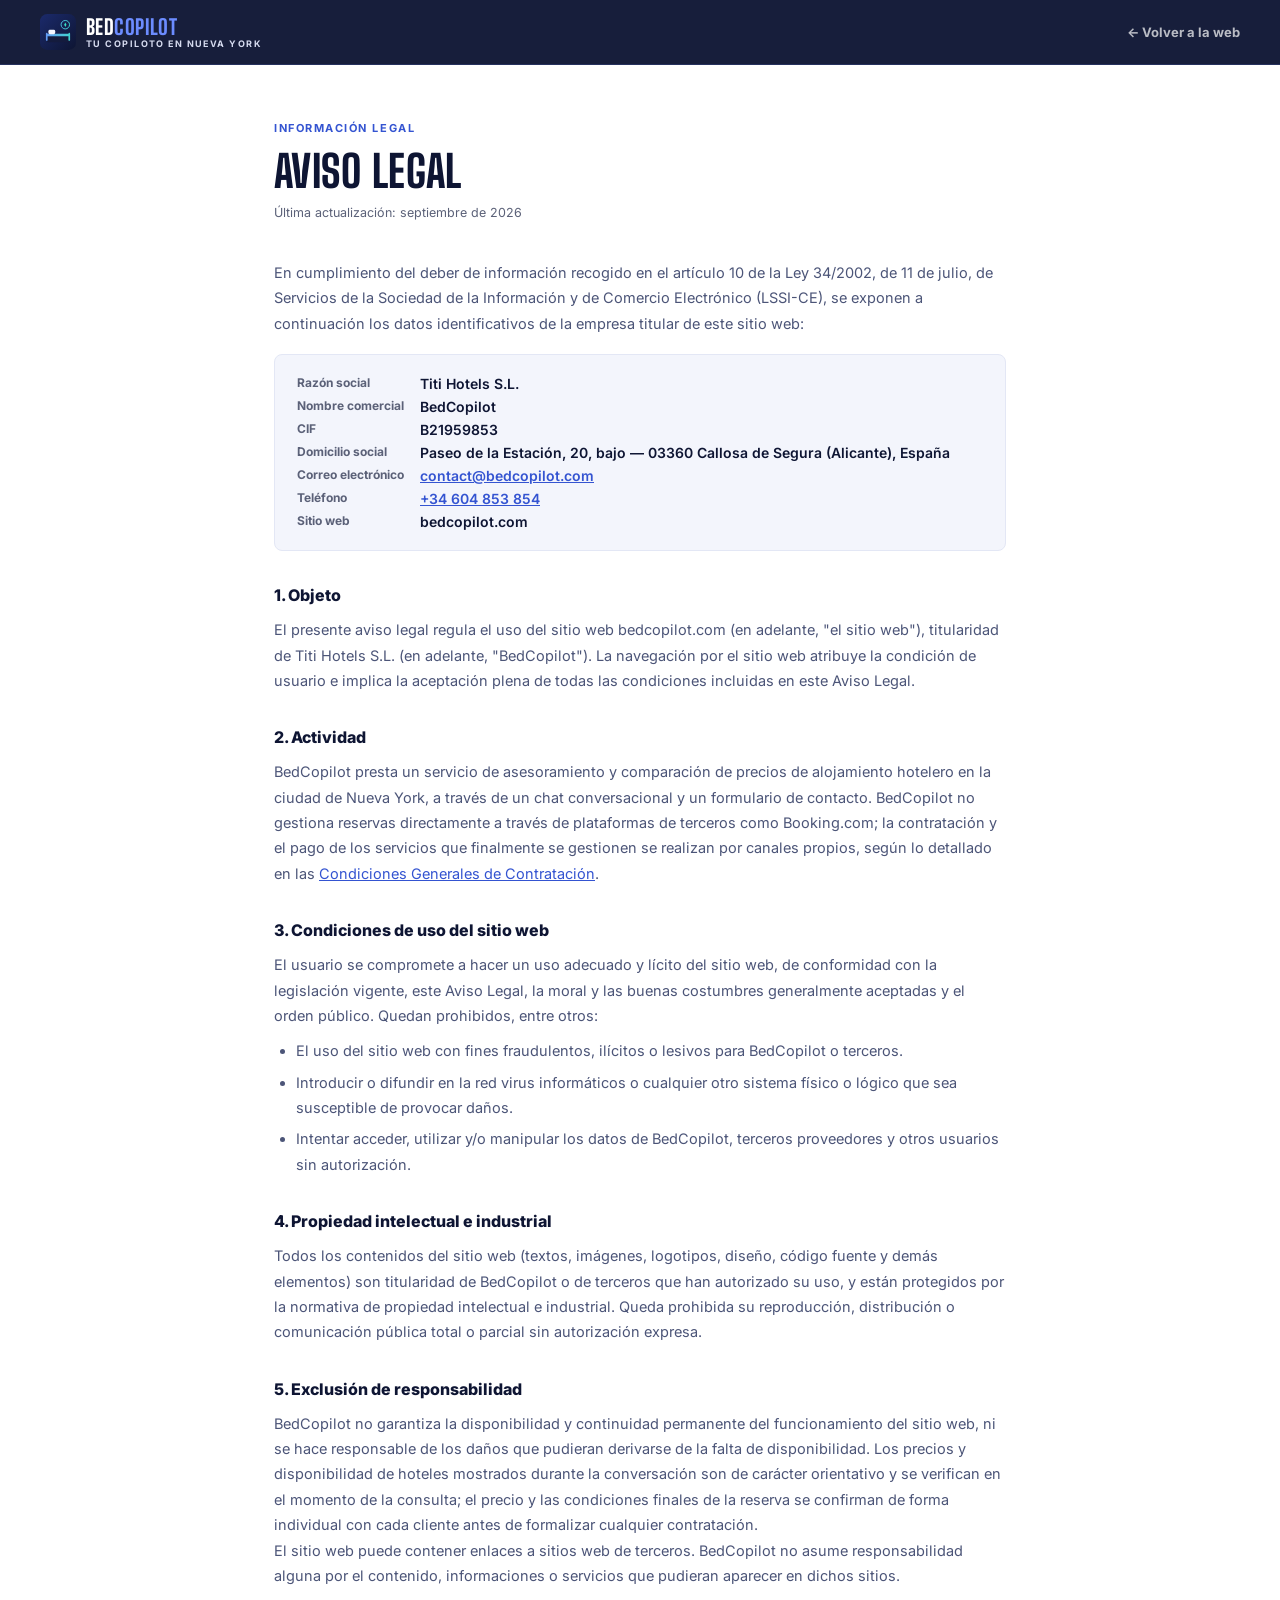
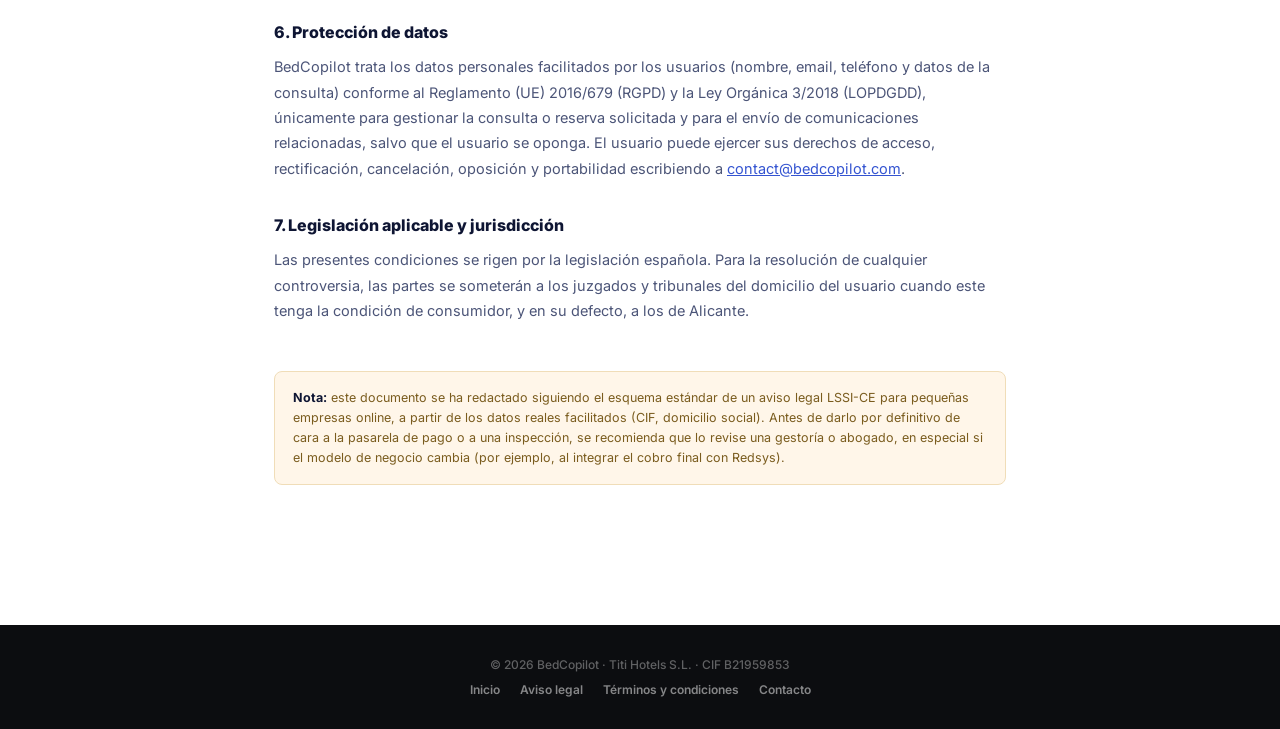
==== aviso-legal.html @ 503fdc0a "Anadir Aviso Legal, Terminos y Condiciones, y precio visible en home Requisitos exigidos por la pasa" ====
<!DOCTYPE html>
<html lang="es">
<head>
<meta charset="UTF-8">
<meta name="viewport" content="width=device-width, initial-scale=1.0, viewport-fit=cover">
<title>Aviso Legal — BedCopilot</title>
<meta name="description" content="Aviso legal de BedCopilot, marca comercial de Titi Hotels S.L. Datos identificativos, condiciones de uso del sitio web y régimen de responsabilidad.">
<meta name="robots" content="index, follow">
<link rel="canonical" href="https://bedcopilot.com/aviso-legal">
<link rel="icon" type="image/svg+xml" href="./assets/images/bedcopilot-icon.svg">
<link rel="preconnect" href="https://fonts.googleapis.com">
<link href="https://fonts.googleapis.com/css2?family=Big+Shoulders+Display:wght@700;800;900&family=Inter:wght@400;500;600;700;800&display=swap" rel="stylesheet">
<style>
  :root {
    --taxi: #6C8CFF; --taxi-deep: #3454D1; --ink: #0E1533; --ink-soft: #141B3D;
    --paper: #F3F5FC; --paper-dim: #E3E7F5; --steel: #4C5578; --steel-pale: #D6DBEF;
    --white: #FFFFFF; --mid: #5B6178;
  }
  *, *::before, *::after { box-sizing: border-box; margin: 0; padding: 0; }
  body { font-family: 'Inter', sans-serif; background: var(--white); color: var(--ink); }
  .display { font-family: 'Big Shoulders Display', sans-serif; text-transform: uppercase; }

  nav {
    position: sticky; top: 0; z-index: 100; display: flex; align-items: center; justify-content: space-between;
    padding: 14px 40px; background: rgba(14,21,51,0.96); backdrop-filter: blur(12px);
    border-bottom: 1px solid rgba(108,140,255,0.18);
  }
  .nav-brand { display: flex; align-items: center; gap: 10px; text-decoration: none; }
  .nav-icon { width: 36px; height: 36px; flex-shrink: 0; }
  .nav-icon img { width: 100%; height: 100%; object-fit: contain; }
  .nav-brandtext { display: flex; flex-direction: column; line-height: 1; }
  .nav-name { font-family: 'Big Shoulders Display', sans-serif; font-weight: 800; font-size: 21px; letter-spacing: 0.02em; color: var(--white); text-transform: uppercase; }
  .nav-name span { color: var(--taxi); }
  .nav-tag { font-size: 9px; font-weight: 700; letter-spacing: 0.16em; text-transform: uppercase; color: var(--steel-pale); margin-top: 2px; }
  .nav-back { font-size: 13px; font-weight: 700; color: rgba(255,255,255,0.7); text-decoration: none; }
  .nav-back:hover { color: var(--taxi); }

  main { max-width: 780px; margin: 0 auto; padding: 56px 24px 80px; }
  .doc-eyebrow { font-size: 11px; font-weight: 700; letter-spacing: 0.14em; text-transform: uppercase; color: var(--taxi-deep); margin-bottom: 10px; }
  h1 { font-family: 'Big Shoulders Display', sans-serif; font-weight: 800; font-size: clamp(30px, 5vw, 44px); text-transform: uppercase; letter-spacing: 0.01em; margin-bottom: 8px; }
  .doc-updated { font-size: 12.5px; color: var(--mid); margin-bottom: 40px; }
  h2 { font-size: 16px; font-weight: 800; margin: 34px 0 12px; color: var(--ink); }
  p, li { font-size: 14.5px; line-height: 1.75; color: var(--steel); }
  ul, ol { margin: 10px 0 10px 22px; }
  li { margin-bottom: 6px; }
  strong { color: var(--ink); }
  .id-box { background: var(--paper); border: 1px solid var(--paper-dim); border-radius: 8px; padding: 20px 22px; margin: 18px 0 28px; }
  .id-box dl { display: grid; grid-template-columns: auto 1fr; gap: 6px 16px; }
  .id-box dt { font-size: 12px; font-weight: 700; color: var(--mid); }
  .id-box dd { font-size: 14px; color: var(--ink); font-weight: 600; }
  a { color: var(--taxi-deep); }
  .draft-note { margin-top: 48px; padding: 16px 18px; background: #FFF6E9; border: 1px solid #F0DDB8; border-radius: 8px; font-size: 12.5px; color: #7A5C1E; line-height: 1.6; }

  footer { background: #0C0D10; padding: 32px 40px; margin-top: 60px; text-align: center; }
  .footer-copy { font-size: 12px; font-weight: 500; color: rgba(255,255,255,0.35); }
  .footer-links { margin-top: 10px; display: flex; gap: 20px; justify-content: center; flex-wrap: wrap; }
  .footer-links a { font-size: 12px; font-weight: 600; color: rgba(255,255,255,0.5); text-decoration: none; }
  .footer-links a:hover { color: var(--taxi); }

  @media (max-width: 600px) {
    nav { padding: 12px 18px; }
    main { padding: 40px 18px 60px; }
    .id-box dl { grid-template-columns: 1fr; }
  }
</style>
</head>
<body>

<nav>
  <a href="/" class="nav-brand">
    <div class="nav-icon"><img src="./assets/images/bedcopilot-icon.svg" alt="BedCopilot"></div>
    <div class="nav-brandtext">
      <span class="nav-name">BED<span>COPILOT</span></span>
      <span class="nav-tag">Tu copiloto en Nueva York</span>
    </div>
  </a>
  <a href="/" class="nav-back">&larr; Volver a la web</a>
</nav>

<main>
  <div class="doc-eyebrow">Información legal</div>
  <h1>Aviso Legal</h1>
  <div class="doc-updated">Última actualización: septiembre de 2026</div>

  <p>En cumplimiento del deber de información recogido en el artículo 10 de la Ley 34/2002, de 11 de julio, de Servicios de la Sociedad de la Información y de Comercio Electrónico (LSSI-CE), se exponen a continuación los datos identificativos de la empresa titular de este sitio web:</p>

  <div class="id-box">
    <dl>
      <dt>Razón social</dt><dd>Titi Hotels S.L.</dd>
      <dt>Nombre comercial</dt><dd>BedCopilot</dd>
      <dt>CIF</dt><dd>B21959853</dd>
      <dt>Domicilio social</dt><dd>Paseo de la Estación, 20, bajo — 03360 Callosa de Segura (Alicante), España</dd>
      <dt>Correo electrónico</dt><dd><a href="mailto:contact@bedcopilot.com">contact@bedcopilot.com</a></dd>
      <dt>Teléfono</dt><dd><a href="tel:+34604853854">+34 604 853 854</a></dd>
      <dt>Sitio web</dt><dd>bedcopilot.com</dd>
    </dl>
  </div>

  <h2>1. Objeto</h2>
  <p>El presente aviso legal regula el uso del sitio web bedcopilot.com (en adelante, "el sitio web"), titularidad de Titi Hotels S.L. (en adelante, "BedCopilot"). La navegación por el sitio web atribuye la condición de usuario e implica la aceptación plena de todas las condiciones incluidas en este Aviso Legal.</p>

  <h2>2. Actividad</h2>
  <p>BedCopilot presta un servicio de asesoramiento y comparación de precios de alojamiento hotelero en la ciudad de Nueva York, a través de un chat conversacional y un formulario de contacto. BedCopilot no gestiona reservas directamente a través de plataformas de terceros como Booking.com; la contratación y el pago de los servicios que finalmente se gestionen se realizan por canales propios, según lo detallado en las <a href="/terminos-condiciones">Condiciones Generales de Contratación</a>.</p>

  <h2>3. Condiciones de uso del sitio web</h2>
  <p>El usuario se compromete a hacer un uso adecuado y lícito del sitio web, de conformidad con la legislación vigente, este Aviso Legal, la moral y las buenas costumbres generalmente aceptadas y el orden público. Quedan prohibidos, entre otros:</p>
  <ul>
    <li>El uso del sitio web con fines fraudulentos, ilícitos o lesivos para BedCopilot o terceros.</li>
    <li>Introducir o difundir en la red virus informáticos o cualquier otro sistema físico o lógico que sea susceptible de provocar daños.</li>
    <li>Intentar acceder, utilizar y/o manipular los datos de BedCopilot, terceros proveedores y otros usuarios sin autorización.</li>
  </ul>

  <h2>4. Propiedad intelectual e industrial</h2>
  <p>Todos los contenidos del sitio web (textos, imágenes, logotipos, diseño, código fuente y demás elementos) son titularidad de BedCopilot o de terceros que han autorizado su uso, y están protegidos por la normativa de propiedad intelectual e industrial. Queda prohibida su reproducción, distribución o comunicación pública total o parcial sin autorización expresa.</p>

  <h2>5. Exclusión de responsabilidad</h2>
  <p>BedCopilot no garantiza la disponibilidad y continuidad permanente del funcionamiento del sitio web, ni se hace responsable de los daños que pudieran derivarse de la falta de disponibilidad. Los precios y disponibilidad de hoteles mostrados durante la conversación son de carácter orientativo y se verifican en el momento de la consulta; el precio y las condiciones finales de la reserva se confirman de forma individual con cada cliente antes de formalizar cualquier contratación.</p>
  <p>El sitio web puede contener enlaces a sitios web de terceros. BedCopilot no asume responsabilidad alguna por el contenido, informaciones o servicios que pudieran aparecer en dichos sitios.</p>

  <h2>6. Protección de datos</h2>
  <p>BedCopilot trata los datos personales facilitados por los usuarios (nombre, email, teléfono y datos de la consulta) conforme al Reglamento (UE) 2016/679 (RGPD) y la Ley Orgánica 3/2018 (LOPDGDD), únicamente para gestionar la consulta o reserva solicitada y para el envío de comunicaciones relacionadas, salvo que el usuario se oponga. El usuario puede ejercer sus derechos de acceso, rectificación, cancelación, oposición y portabilidad escribiendo a <a href="mailto:contact@bedcopilot.com">contact@bedcopilot.com</a>.</p>

  <h2>7. Legislación aplicable y jurisdicción</h2>
  <p>Las presentes condiciones se rigen por la legislación española. Para la resolución de cualquier controversia, las partes se someterán a los juzgados y tribunales del domicilio del usuario cuando este tenga la condición de consumidor, y en su defecto, a los de Alicante.</p>

  <div class="draft-note">
    <strong>Nota:</strong> este documento se ha redactado siguiendo el esquema estándar de un aviso legal LSSI-CE para pequeñas empresas online, a partir de los datos reales facilitados (CIF, domicilio social). Antes de darlo por definitivo de cara a la pasarela de pago o a una inspección, se recomienda que lo revise una gestoría o abogado, en especial si el modelo de negocio cambia (por ejemplo, al integrar el cobro final con Redsys).
  </div>
</main>

<footer>
  <div class="footer-copy">© 2026 BedCopilot · Titi Hotels S.L. · CIF B21959853</div>
  <div class="footer-links">
    <a href="/">Inicio</a>
    <a href="/aviso-legal">Aviso legal</a>
    <a href="/terminos-condiciones">Términos y condiciones</a>
    <a href="mailto:contact@bedcopilot.com">Contacto</a>
  </div>
</footer>

</body>
</html>
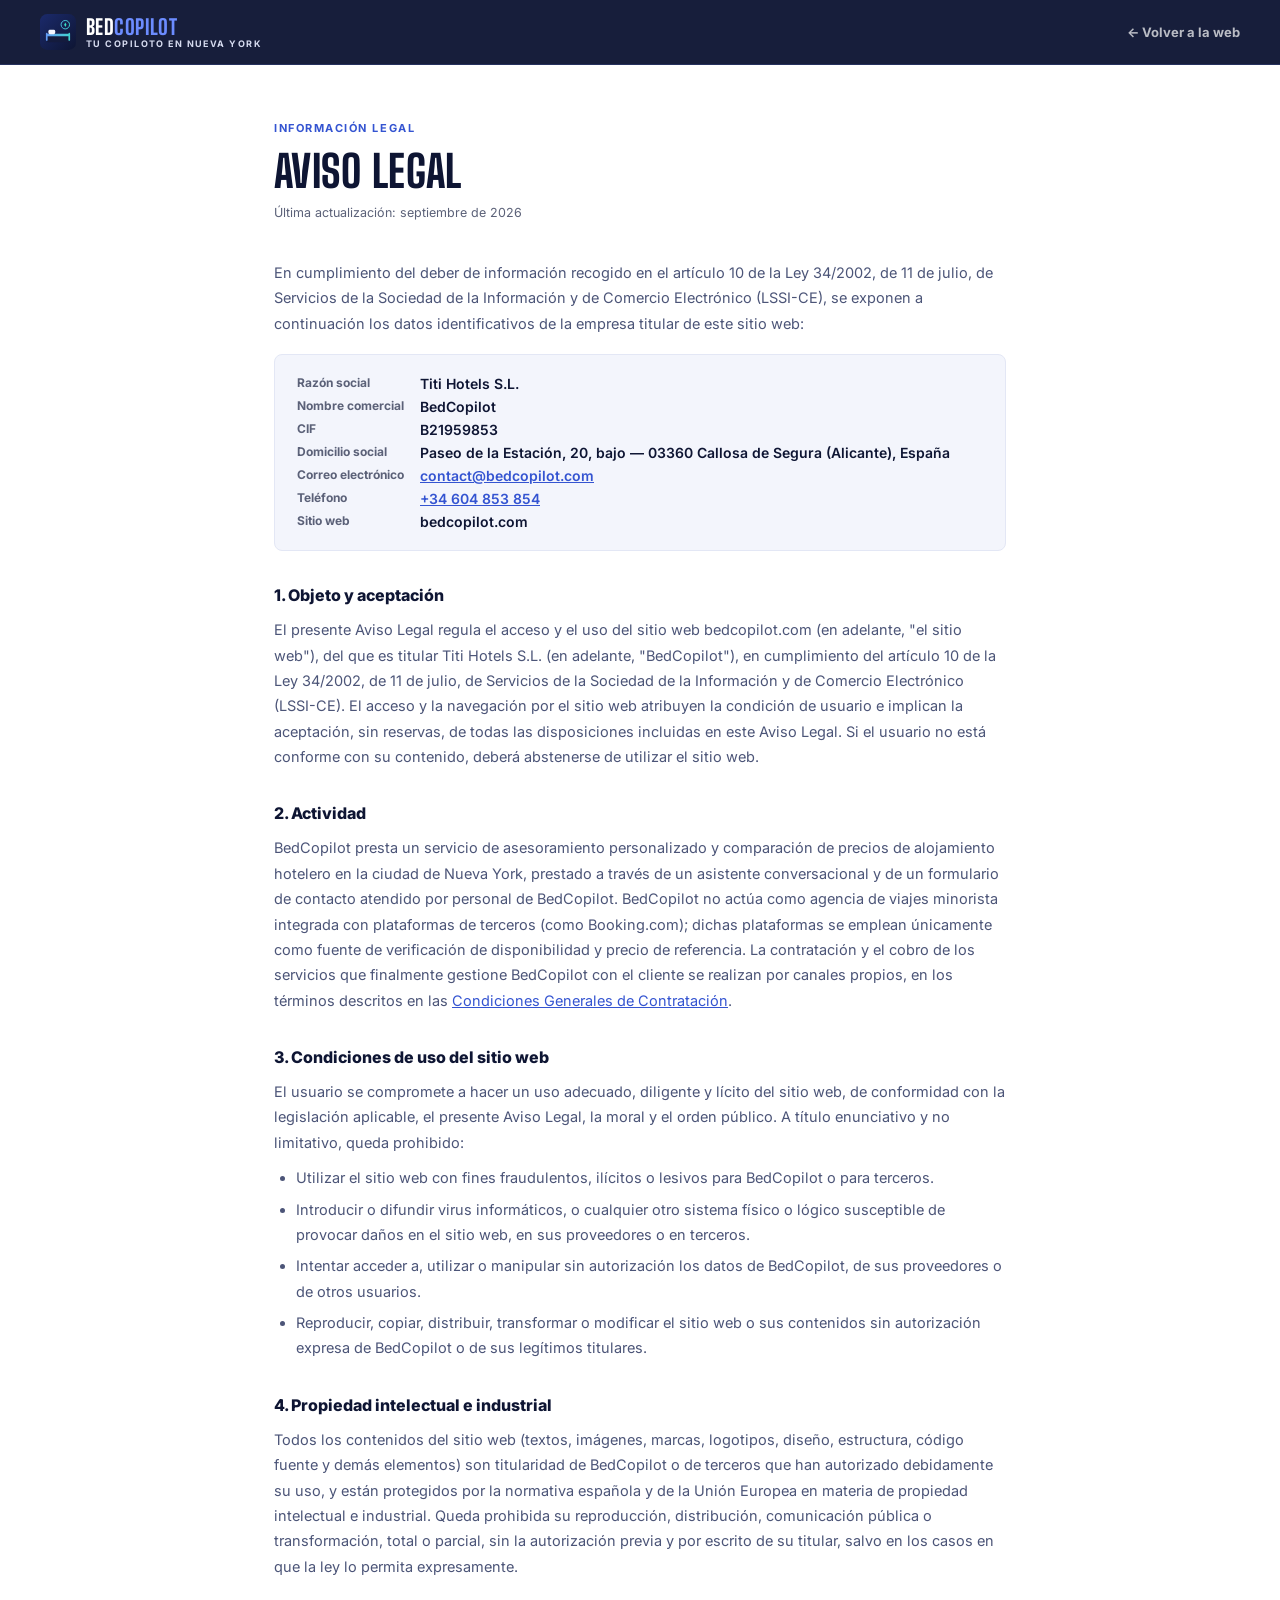
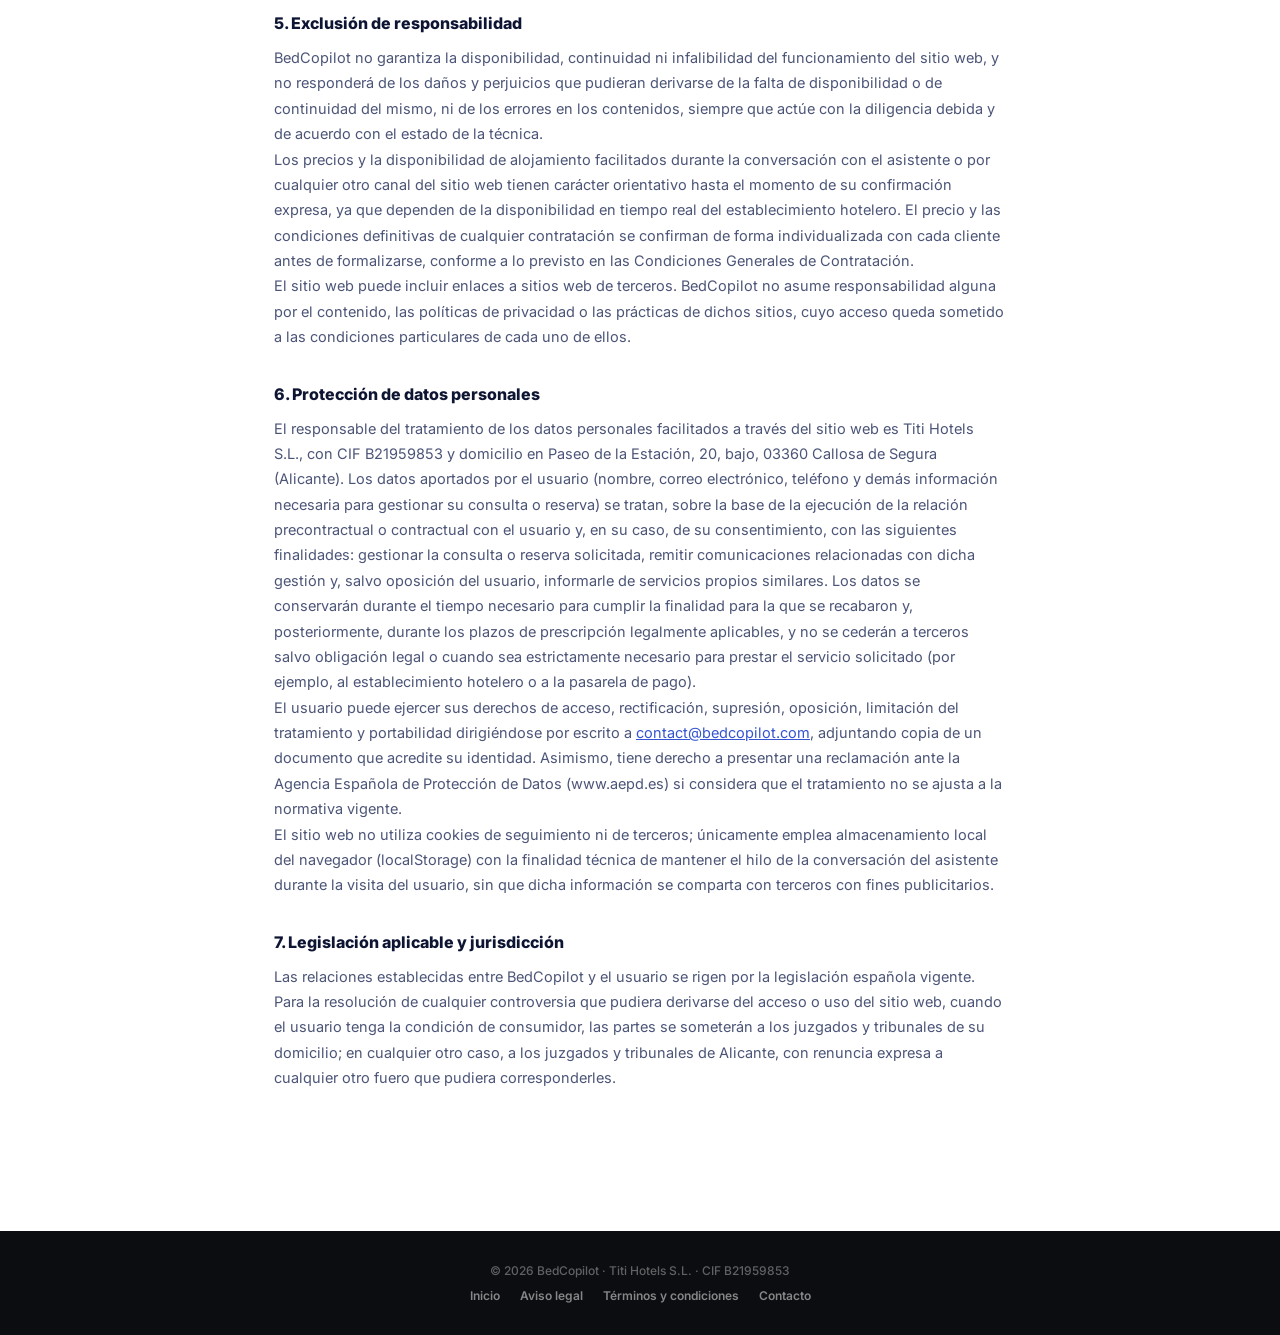
==== commit db9d0b37: "Redactar aviso legal y terminos de forma mas completa y profesional - Se retira la nota de borrador " ====
--- a/aviso-legal.html
+++ b/aviso-legal.html
@@ -49,7 +49,6 @@
   .id-box dt { font-size: 12px; font-weight: 700; color: var(--mid); }
   .id-box dd { font-size: 14px; color: var(--ink); font-weight: 600; }
   a { color: var(--taxi-deep); }
-  .draft-note { margin-top: 48px; padding: 16px 18px; background: #FFF6E9; border: 1px solid #F0DDB8; border-radius: 8px; font-size: 12.5px; color: #7A5C1E; line-height: 1.6; }
 
   footer { background: #0C0D10; padding: 32px 40px; margin-top: 60px; text-align: center; }
   .footer-copy { font-size: 12px; font-weight: 500; color: rgba(255,255,255,0.35); }
@@ -96,36 +95,36 @@
     </dl>
   </div>
 
-  <h2>1. Objeto</h2>
-  <p>El presente aviso legal regula el uso del sitio web bedcopilot.com (en adelante, "el sitio web"), titularidad de Titi Hotels S.L. (en adelante, "BedCopilot"). La navegación por el sitio web atribuye la condición de usuario e implica la aceptación plena de todas las condiciones incluidas en este Aviso Legal.</p>
+  <h2>1. Objeto y aceptación</h2>
+  <p>El presente Aviso Legal regula el acceso y el uso del sitio web bedcopilot.com (en adelante, "el sitio web"), del que es titular Titi Hotels S.L. (en adelante, "BedCopilot"), en cumplimiento del artículo 10 de la Ley 34/2002, de 11 de julio, de Servicios de la Sociedad de la Información y de Comercio Electrónico (LSSI-CE). El acceso y la navegación por el sitio web atribuyen la condición de usuario e implican la aceptación, sin reservas, de todas las disposiciones incluidas en este Aviso Legal. Si el usuario no está conforme con su contenido, deberá abstenerse de utilizar el sitio web.</p>
 
   <h2>2. Actividad</h2>
-  <p>BedCopilot presta un servicio de asesoramiento y comparación de precios de alojamiento hotelero en la ciudad de Nueva York, a través de un chat conversacional y un formulario de contacto. BedCopilot no gestiona reservas directamente a través de plataformas de terceros como Booking.com; la contratación y el pago de los servicios que finalmente se gestionen se realizan por canales propios, según lo detallado en las <a href="/terminos-condiciones">Condiciones Generales de Contratación</a>.</p>
+  <p>BedCopilot presta un servicio de asesoramiento personalizado y comparación de precios de alojamiento hotelero en la ciudad de Nueva York, prestado a través de un asistente conversacional y de un formulario de contacto atendido por personal de BedCopilot. BedCopilot no actúa como agencia de viajes minorista integrada con plataformas de terceros (como Booking.com); dichas plataformas se emplean únicamente como fuente de verificación de disponibilidad y precio de referencia. La contratación y el cobro de los servicios que finalmente gestione BedCopilot con el cliente se realizan por canales propios, en los términos descritos en las <a href="/terminos-condiciones">Condiciones Generales de Contratación</a>.</p>
 
   <h2>3. Condiciones de uso del sitio web</h2>
-  <p>El usuario se compromete a hacer un uso adecuado y lícito del sitio web, de conformidad con la legislación vigente, este Aviso Legal, la moral y las buenas costumbres generalmente aceptadas y el orden público. Quedan prohibidos, entre otros:</p>
+  <p>El usuario se compromete a hacer un uso adecuado, diligente y lícito del sitio web, de conformidad con la legislación aplicable, el presente Aviso Legal, la moral y el orden público. A título enunciativo y no limitativo, queda prohibido:</p>
   <ul>
-    <li>El uso del sitio web con fines fraudulentos, ilícitos o lesivos para BedCopilot o terceros.</li>
-    <li>Introducir o difundir en la red virus informáticos o cualquier otro sistema físico o lógico que sea susceptible de provocar daños.</li>
-    <li>Intentar acceder, utilizar y/o manipular los datos de BedCopilot, terceros proveedores y otros usuarios sin autorización.</li>
+    <li>Utilizar el sitio web con fines fraudulentos, ilícitos o lesivos para BedCopilot o para terceros.</li>
+    <li>Introducir o difundir virus informáticos, o cualquier otro sistema físico o lógico susceptible de provocar daños en el sitio web, en sus proveedores o en terceros.</li>
+    <li>Intentar acceder a, utilizar o manipular sin autorización los datos de BedCopilot, de sus proveedores o de otros usuarios.</li>
+    <li>Reproducir, copiar, distribuir, transformar o modificar el sitio web o sus contenidos sin autorización expresa de BedCopilot o de sus legítimos titulares.</li>
   </ul>
 
   <h2>4. Propiedad intelectual e industrial</h2>
-  <p>Todos los contenidos del sitio web (textos, imágenes, logotipos, diseño, código fuente y demás elementos) son titularidad de BedCopilot o de terceros que han autorizado su uso, y están protegidos por la normativa de propiedad intelectual e industrial. Queda prohibida su reproducción, distribución o comunicación pública total o parcial sin autorización expresa.</p>
+  <p>Todos los contenidos del sitio web (textos, imágenes, marcas, logotipos, diseño, estructura, código fuente y demás elementos) son titularidad de BedCopilot o de terceros que han autorizado debidamente su uso, y están protegidos por la normativa española y de la Unión Europea en materia de propiedad intelectual e industrial. Queda prohibida su reproducción, distribución, comunicación pública o transformación, total o parcial, sin la autorización previa y por escrito de su titular, salvo en los casos en que la ley lo permita expresamente.</p>
 
   <h2>5. Exclusión de responsabilidad</h2>
-  <p>BedCopilot no garantiza la disponibilidad y continuidad permanente del funcionamiento del sitio web, ni se hace responsable de los daños que pudieran derivarse de la falta de disponibilidad. Los precios y disponibilidad de hoteles mostrados durante la conversación son de carácter orientativo y se verifican en el momento de la consulta; el precio y las condiciones finales de la reserva se confirman de forma individual con cada cliente antes de formalizar cualquier contratación.</p>
-  <p>El sitio web puede contener enlaces a sitios web de terceros. BedCopilot no asume responsabilidad alguna por el contenido, informaciones o servicios que pudieran aparecer en dichos sitios.</p>
+  <p>BedCopilot no garantiza la disponibilidad, continuidad ni infalibilidad del funcionamiento del sitio web, y no responderá de los daños y perjuicios que pudieran derivarse de la falta de disponibilidad o de continuidad del mismo, ni de los errores en los contenidos, siempre que actúe con la diligencia debida y de acuerdo con el estado de la técnica.</p>
+  <p>Los precios y la disponibilidad de alojamiento facilitados durante la conversación con el asistente o por cualquier otro canal del sitio web tienen carácter orientativo hasta el momento de su confirmación expresa, ya que dependen de la disponibilidad en tiempo real del establecimiento hotelero. El precio y las condiciones definitivas de cualquier contratación se confirman de forma individualizada con cada cliente antes de formalizarse, conforme a lo previsto en las Condiciones Generales de Contratación.</p>
+  <p>El sitio web puede incluir enlaces a sitios web de terceros. BedCopilot no asume responsabilidad alguna por el contenido, las políticas de privacidad o las prácticas de dichos sitios, cuyo acceso queda sometido a las condiciones particulares de cada uno de ellos.</p>
 
-  <h2>6. Protección de datos</h2>
-  <p>BedCopilot trata los datos personales facilitados por los usuarios (nombre, email, teléfono y datos de la consulta) conforme al Reglamento (UE) 2016/679 (RGPD) y la Ley Orgánica 3/2018 (LOPDGDD), únicamente para gestionar la consulta o reserva solicitada y para el envío de comunicaciones relacionadas, salvo que el usuario se oponga. El usuario puede ejercer sus derechos de acceso, rectificación, cancelación, oposición y portabilidad escribiendo a <a href="mailto:contact@bedcopilot.com">contact@bedcopilot.com</a>.</p>
+  <h2>6. Protección de datos personales</h2>
+  <p>El responsable del tratamiento de los datos personales facilitados a través del sitio web es Titi Hotels S.L., con CIF B21959853 y domicilio en Paseo de la Estación, 20, bajo, 03360 Callosa de Segura (Alicante). Los datos aportados por el usuario (nombre, correo electrónico, teléfono y demás información necesaria para gestionar su consulta o reserva) se tratan, sobre la base de la ejecución de la relación precontractual o contractual con el usuario y, en su caso, de su consentimiento, con las siguientes finalidades: gestionar la consulta o reserva solicitada, remitir comunicaciones relacionadas con dicha gestión y, salvo oposición del usuario, informarle de servicios propios similares. Los datos se conservarán durante el tiempo necesario para cumplir la finalidad para la que se recabaron y, posteriormente, durante los plazos de prescripción legalmente aplicables, y no se cederán a terceros salvo obligación legal o cuando sea estrictamente necesario para prestar el servicio solicitado (por ejemplo, al establecimiento hotelero o a la pasarela de pago).</p>
+  <p>El usuario puede ejercer sus derechos de acceso, rectificación, supresión, oposición, limitación del tratamiento y portabilidad dirigiéndose por escrito a <a href="mailto:contact@bedcopilot.com">contact@bedcopilot.com</a>, adjuntando copia de un documento que acredite su identidad. Asimismo, tiene derecho a presentar una reclamación ante la Agencia Española de Protección de Datos (www.aepd.es) si considera que el tratamiento no se ajusta a la normativa vigente.</p>
+  <p>El sitio web no utiliza cookies de seguimiento ni de terceros; únicamente emplea almacenamiento local del navegador (localStorage) con la finalidad técnica de mantener el hilo de la conversación del asistente durante la visita del usuario, sin que dicha información se comparta con terceros con fines publicitarios.</p>
 
   <h2>7. Legislación aplicable y jurisdicción</h2>
-  <p>Las presentes condiciones se rigen por la legislación española. Para la resolución de cualquier controversia, las partes se someterán a los juzgados y tribunales del domicilio del usuario cuando este tenga la condición de consumidor, y en su defecto, a los de Alicante.</p>
-
-  <div class="draft-note">
-    <strong>Nota:</strong> este documento se ha redactado siguiendo el esquema estándar de un aviso legal LSSI-CE para pequeñas empresas online, a partir de los datos reales facilitados (CIF, domicilio social). Antes de darlo por definitivo de cara a la pasarela de pago o a una inspección, se recomienda que lo revise una gestoría o abogado, en especial si el modelo de negocio cambia (por ejemplo, al integrar el cobro final con Redsys).
-  </div>
+  <p>Las relaciones establecidas entre BedCopilot y el usuario se rigen por la legislación española vigente. Para la resolución de cualquier controversia que pudiera derivarse del acceso o uso del sitio web, cuando el usuario tenga la condición de consumidor, las partes se someterán a los juzgados y tribunales de su domicilio; en cualquier otro caso, a los juzgados y tribunales de Alicante, con renuncia expresa a cualquier otro fuero que pudiera corresponderles.</p>
 </main>
 
 <footer>
